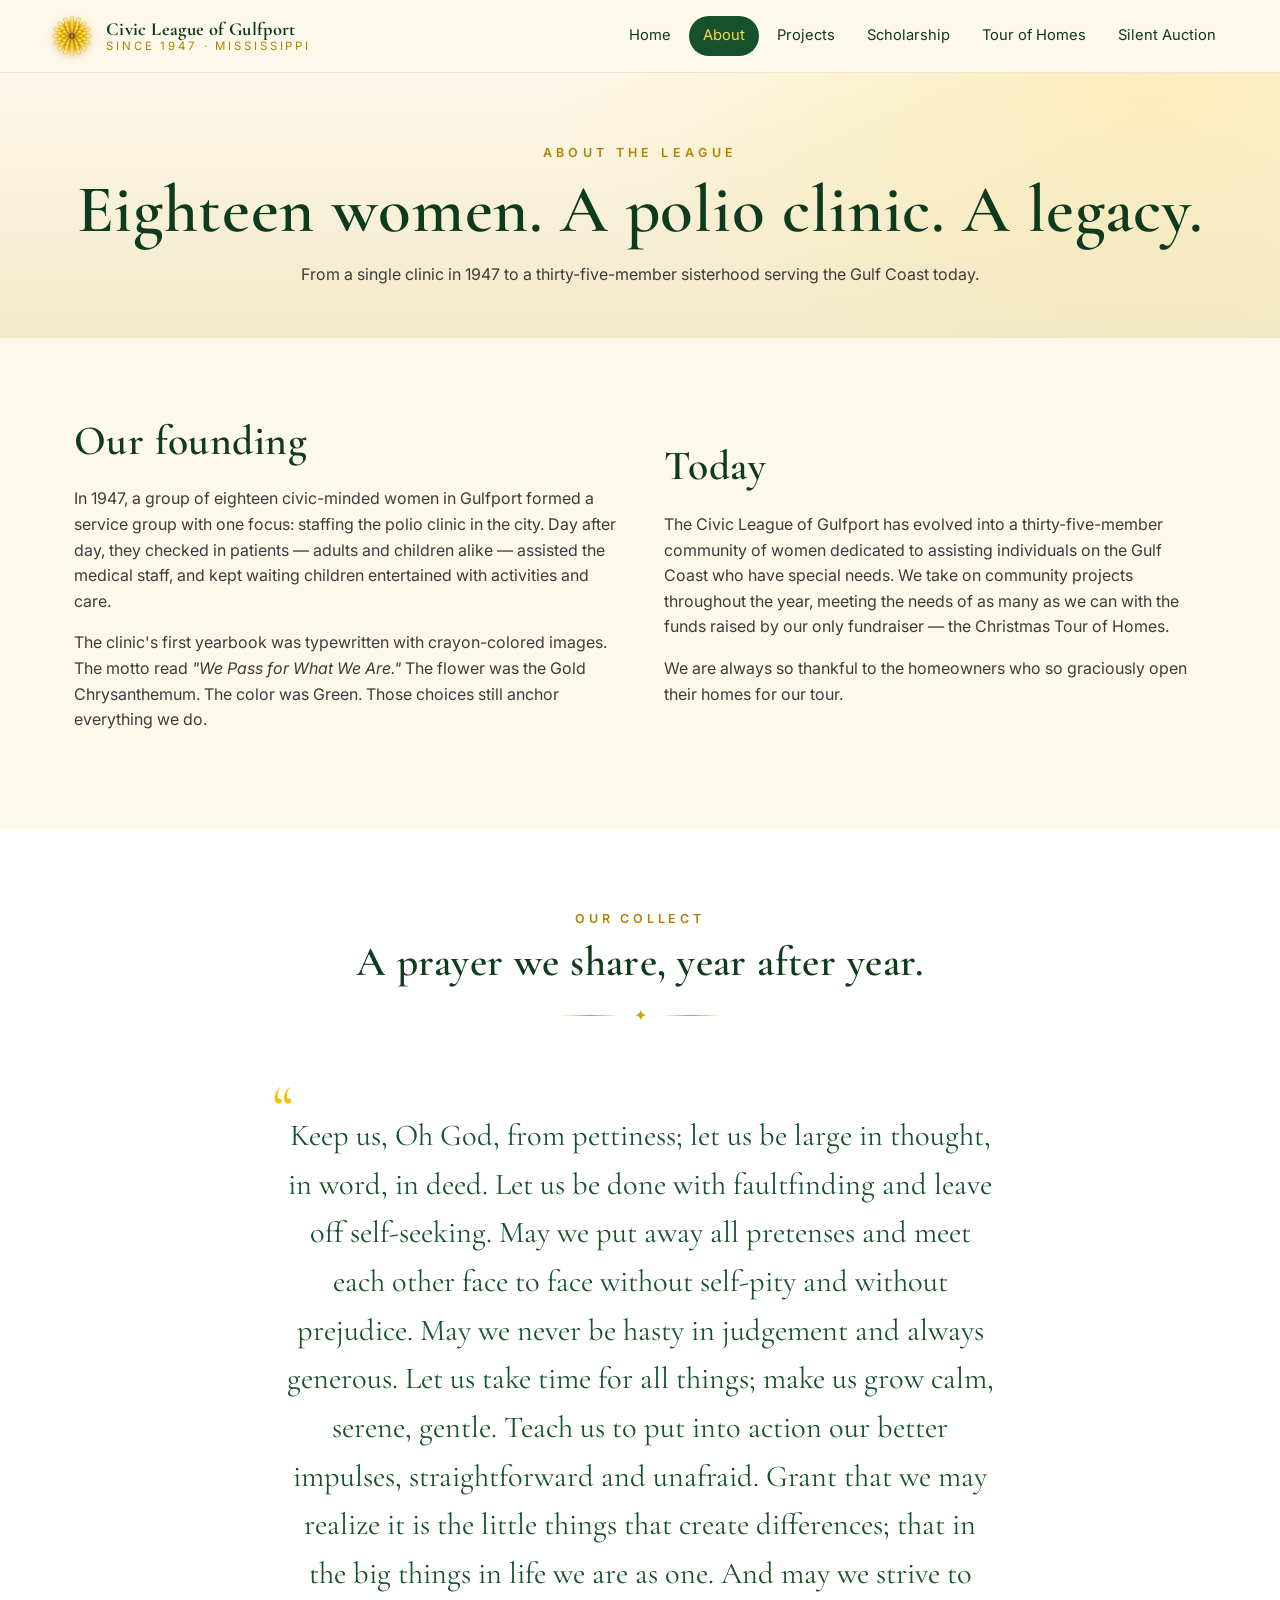
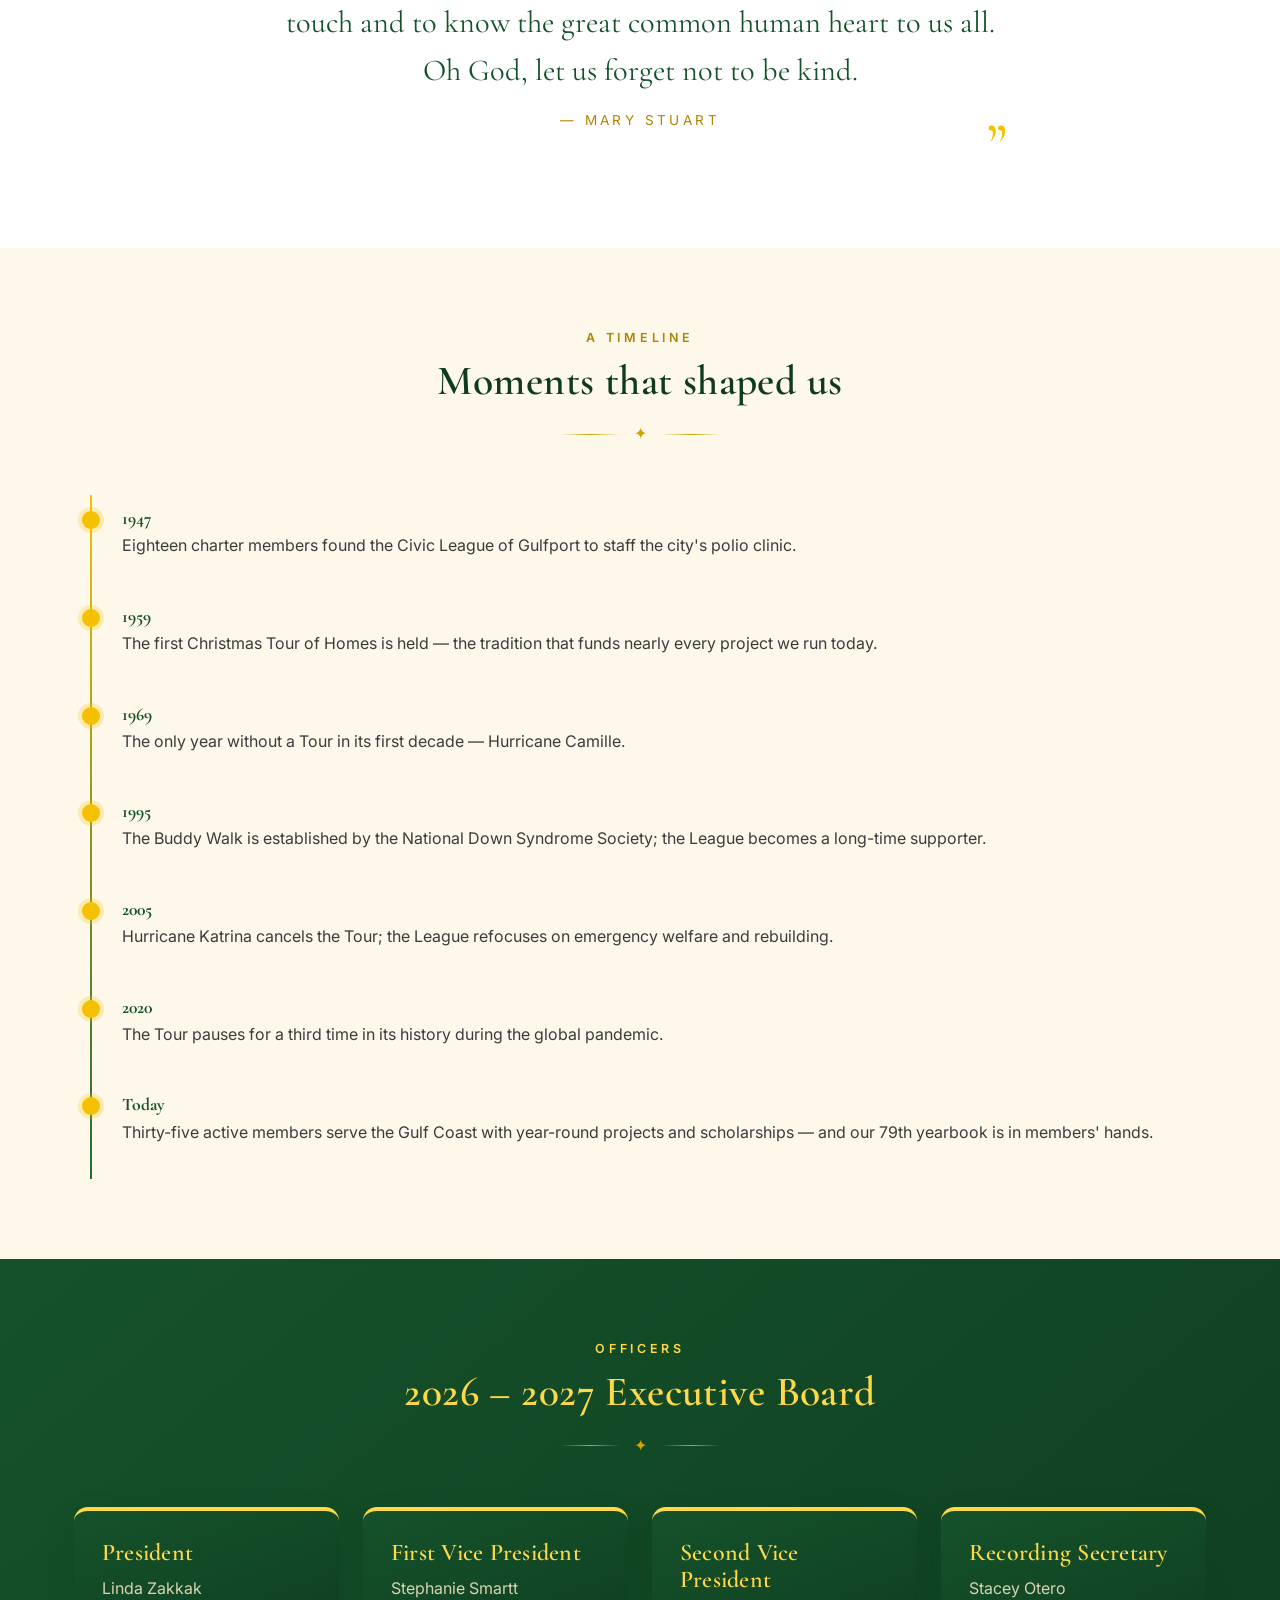
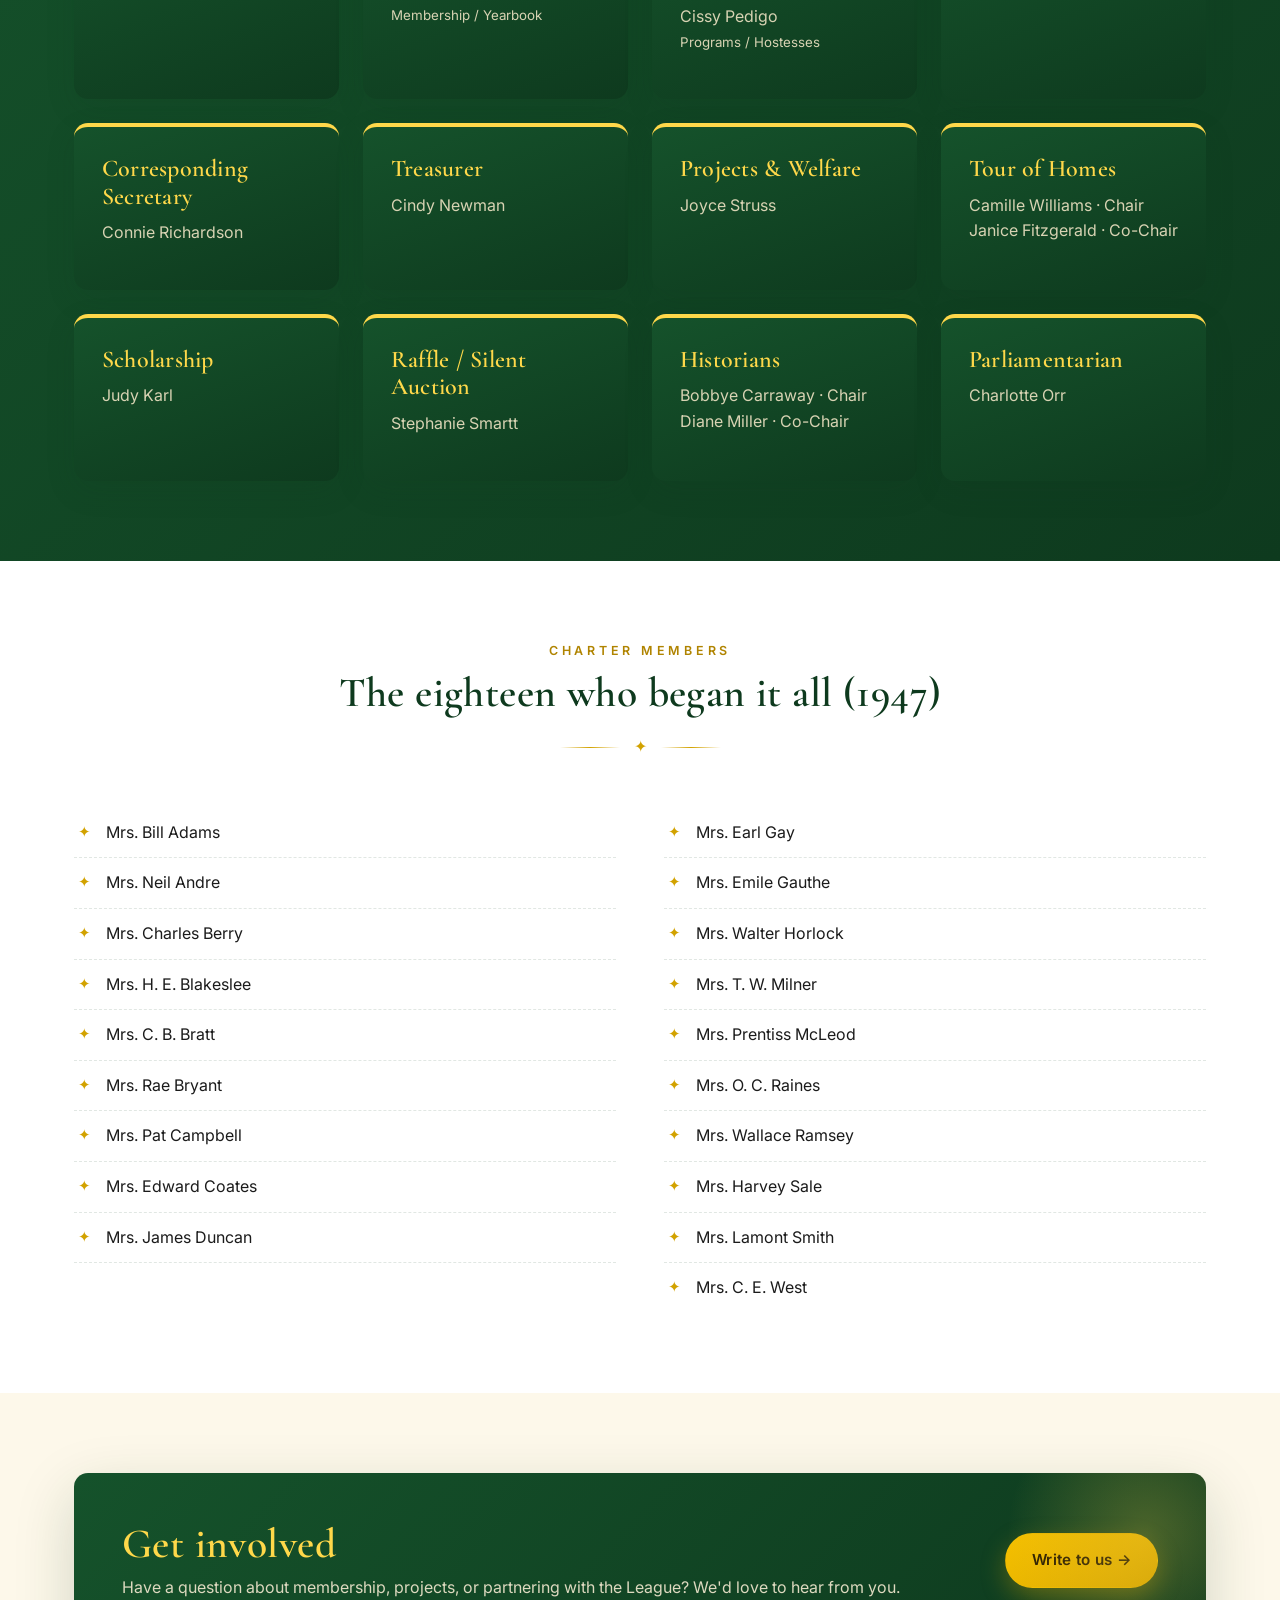
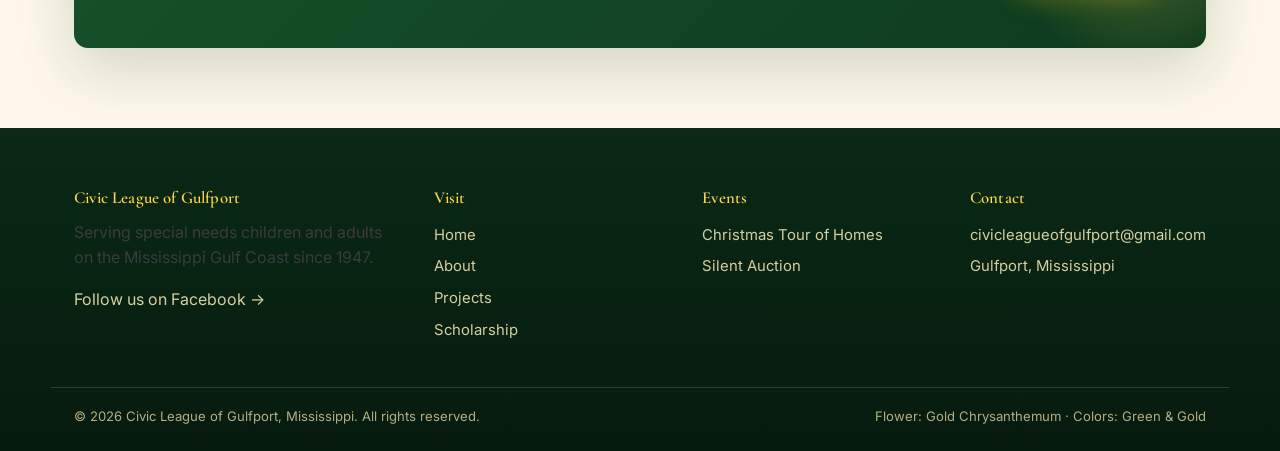
==== about.html @ ce1f237a "Initial Civic League of Gulfport website Six-page static site with shared green-and-gold theme inspi" ====
<!doctype html>
<html lang="en">
<head>
  <meta charset="utf-8" />
  <meta name="viewport" content="width=device-width, initial-scale=1" />
  <title>About · Civic League of Gulfport</title>
  <meta name="description" content="The story of the Civic League of Gulfport — founded in 1947 to staff a polio clinic, today a community of women serving special needs children and adults along the Mississippi Gulf Coast." />
  <link rel="icon" type="image/svg+xml" href="assets/logo.svg" />
  <link rel="preconnect" href="https://fonts.googleapis.com" />
  <link rel="preconnect" href="https://fonts.gstatic.com" crossorigin />
  <link href="https://fonts.googleapis.com/css2?family=Cormorant+Garamond:wght@500;600;700&family=Inter:wght@400;500;600;700&display=swap" rel="stylesheet" />
  <link rel="stylesheet" href="css/styles.css" />
</head>
<body>
  <header class="site-header">
    <div class="container nav">
      <a class="brand" href="index.html" aria-label="Civic League of Gulfport home">
        <img class="brand__mark" src="assets/logo.svg" alt="" />
        <span class="brand__text">
          <span class="brand__name">Civic League of Gulfport</span>
          <span class="brand__sub">Since 1947 · Mississippi</span>
        </span>
      </a>
      <button class="nav__toggle" aria-label="Open menu" aria-expanded="false">
        <svg viewBox="0 0 24 24" fill="none" stroke="currentColor" stroke-width="2"><path d="M4 6h16M4 12h16M4 18h16"/></svg>
      </button>
      <nav class="nav__links" aria-label="Primary">
        <a href="index.html">Home</a>
        <a href="about.html">About</a>
        <a href="projects.html">Projects</a>
        <a href="scholarship.html">Scholarship</a>
        <a href="christmas-tour.html">Tour of Homes</a>
        <a href="silent-auction.html">Silent Auction</a>
      </nav>
    </div>
  </header>

  <main>
    <section class="page-hero">
      <div class="container">
        <div class="eyebrow">About the League</div>
        <h1>Eighteen women. A polio clinic. A legacy.</h1>
        <p style="max-width:680px;margin:14px auto 0;">From a single clinic in 1947 to a thirty-five-member sisterhood serving the Gulf Coast today.</p>
      </div>
    </section>

    <section class="section">
      <div class="container split">
        <div class="reveal">
          <h2>Our founding</h2>
          <p>In 1947, a group of eighteen civic-minded women in Gulfport formed a service group with one focus: staffing the polio clinic in the city. Day after day, they checked in patients — adults and children alike — assisted the medical staff, and kept waiting children entertained with activities and care.</p>
          <p>The clinic's first yearbook was typewritten with crayon-colored images. The motto read <em>"We Pass for What We Are."</em> The flower was the Gold Chrysanthemum. The color was Green. Those choices still anchor everything we do.</p>
        </div>
        <div class="reveal">
          <h2>Today</h2>
          <p>The Civic League of Gulfport has evolved into a thirty-five-member community of women dedicated to assisting individuals on the Gulf Coast who have special needs. We take on community projects throughout the year, meeting the needs of as many as we can with the funds raised by our only fundraiser — the Christmas Tour of Homes.</p>
          <p>We are always so thankful to the homeowners who so graciously open their homes for our tour.</p>
        </div>
      </div>
    </section>

    <section class="section section--alt">
      <div class="container">
        <div class="section-head reveal">
          <div class="eyebrow">Our Collect</div>
          <h2>A prayer we share, year after year.</h2>
          <div class="flourish" aria-hidden="true">✦</div>
        </div>
        <div class="pullquote reveal" style="color:var(--green-800);">
          Keep us, Oh God, from pettiness; let us be large in thought, in word, in deed. Let us be done with faultfinding and leave off self-seeking. May we put away all pretenses and meet each other face to face without self-pity and without prejudice. May we never be hasty in judgement and always generous. Let us take time for all things; make us grow calm, serene, gentle. Teach us to put into action our better impulses, straightforward and unafraid. Grant that we may realize it is the little things that create differences; that in the big things in life we are as one. And may we strive to touch and to know the great common human heart to us all. Oh God, let us forget not to be kind.
          <cite>— Mary Stuart</cite>
        </div>
      </div>
    </section>

    <section class="section">
      <div class="container">
        <div class="section-head reveal">
          <div class="eyebrow">A Timeline</div>
          <h2>Moments that shaped us</h2>
          <div class="flourish" aria-hidden="true">✦</div>
        </div>
        <ol class="timeline reveal">
          <li><div class="year">1947</div><p>Eighteen charter members found the Civic League of Gulfport to staff the city's polio clinic.</p></li>
          <li><div class="year">1959</div><p>The first Christmas Tour of Homes is held — the tradition that funds nearly every project we run today.</p></li>
          <li><div class="year">1969</div><p>The only year without a Tour in its first decade — Hurricane Camille.</p></li>
          <li><div class="year">1995</div><p>The Buddy Walk is established by the National Down Syndrome Society; the League becomes a long-time supporter.</p></li>
          <li><div class="year">2005</div><p>Hurricane Katrina cancels the Tour; the League refocuses on emergency welfare and rebuilding.</p></li>
          <li><div class="year">2020</div><p>The Tour pauses for a third time in its history during the global pandemic.</p></li>
          <li><div class="year">Today</div><p>Thirty-five active members serve the Gulf Coast with year-round projects and scholarships — and our 79th yearbook is in members' hands.</p></li>
        </ol>
      </div>
    </section>

    <section class="section section--green">
      <div class="container">
        <div class="section-head reveal">
          <div class="eyebrow" style="color:var(--gold-400)">Officers</div>
          <h2>2026 &ndash; 2027 Executive Board</h2>
          <div class="flourish" aria-hidden="true">✦</div>
        </div>
        <div class="grid reveal">
          <div class="card card--dark"><h3>President</h3><p>Linda Zakkak</p></div>
          <div class="card card--dark"><h3>First Vice President</h3><p>Stephanie Smartt<br/><small>Membership / Yearbook</small></p></div>
          <div class="card card--dark"><h3>Second Vice President</h3><p>Cissy Pedigo<br/><small>Programs / Hostesses</small></p></div>
          <div class="card card--dark"><h3>Recording Secretary</h3><p>Stacey Otero</p></div>
          <div class="card card--dark"><h3>Corresponding Secretary</h3><p>Connie Richardson</p></div>
          <div class="card card--dark"><h3>Treasurer</h3><p>Cindy Newman</p></div>
          <div class="card card--dark"><h3>Projects &amp; Welfare</h3><p>Joyce Struss</p></div>
          <div class="card card--dark"><h3>Tour of Homes</h3><p>Camille Williams · Chair<br/>Janice Fitzgerald · Co-Chair</p></div>
          <div class="card card--dark"><h3>Scholarship</h3><p>Judy Karl</p></div>
          <div class="card card--dark"><h3>Raffle / Silent Auction</h3><p>Stephanie Smartt</p></div>
          <div class="card card--dark"><h3>Historians</h3><p>Bobbye Carraway · Chair<br/>Diane Miller · Co-Chair</p></div>
          <div class="card card--dark"><h3>Parliamentarian</h3><p>Charlotte Orr</p></div>
        </div>
      </div>
    </section>

    <section class="section section--alt">
      <div class="container">
        <div class="section-head reveal">
          <div class="eyebrow">Charter Members</div>
          <h2>The eighteen who began it all (1947)</h2>
          <div class="flourish" aria-hidden="true">✦</div>
        </div>
        <ul class="bullet-list reveal" style="columns:2;column-gap:48px;">
          <li>Mrs. Bill Adams</li>
          <li>Mrs. Neil Andre</li>
          <li>Mrs. Charles Berry</li>
          <li>Mrs. H. E. Blakeslee</li>
          <li>Mrs. C. B. Bratt</li>
          <li>Mrs. Rae Bryant</li>
          <li>Mrs. Pat Campbell</li>
          <li>Mrs. Edward Coates</li>
          <li>Mrs. James Duncan</li>
          <li>Mrs. Earl Gay</li>
          <li>Mrs. Emile Gauthe</li>
          <li>Mrs. Walter Horlock</li>
          <li>Mrs. T. W. Milner</li>
          <li>Mrs. Prentiss McLeod</li>
          <li>Mrs. O. C. Raines</li>
          <li>Mrs. Wallace Ramsey</li>
          <li>Mrs. Harvey Sale</li>
          <li>Mrs. Lamont Smith</li>
          <li>Mrs. C. E. West</li>
        </ul>
      </div>
    </section>

    <section class="section">
      <div class="container">
        <div class="cta-banner reveal">
          <div>
            <h2>Get involved</h2>
            <p>Have a question about membership, projects, or partnering with the League? We'd love to hear from you.</p>
          </div>
          <a class="btn btn--primary" href="mailto:civicleagueofgulfport@gmail.com">Write to us →</a>
        </div>
      </div>
    </section>
  </main>

  <footer class="site-footer">
    <div class="container footer-grid">
      <div>
        <h4>Civic League of Gulfport</h4>
        <p>Serving special needs children and adults on the Mississippi Gulf Coast since 1947.</p>
        <p><a href="https://www.facebook.com/people/Civic-League-of-Gulfport-MS/100076461381664/" target="_blank" rel="noopener">Follow us on Facebook →</a></p>
      </div>
      <div><h4>Visit</h4><ul>
        <li><a href="index.html">Home</a></li>
        <li><a href="about.html">About</a></li>
        <li><a href="projects.html">Projects</a></li>
        <li><a href="scholarship.html">Scholarship</a></li>
      </ul></div>
      <div><h4>Events</h4><ul>
        <li><a href="christmas-tour.html">Christmas Tour of Homes</a></li>
        <li><a href="silent-auction.html">Silent Auction</a></li>
      </ul></div>
      <div><h4>Contact</h4><ul>
        <li><a href="mailto:civicleagueofgulfport@gmail.com">civicleagueofgulfport@gmail.com</a></li>
        <li>Gulfport, Mississippi</li>
      </ul></div>
    </div>
    <div class="container footer-bottom">
      <span>© <span id="year"></span> Civic League of Gulfport, Mississippi. All rights reserved.</span>
      <span>Flower: Gold Chrysanthemum · Colors: Green &amp; Gold</span>
    </div>
  </footer>

  <script>document.getElementById('year').textContent = new Date().getFullYear();</script>
  <script src="js/main.js"></script>
</body>
</html>
---- css/styles.css ----
/* Civic League of Gulfport — Green & Gold theme */
:root {
  --green-900: #0e3a1e;
  --green-800: #15522b;
  --green-700: #1f6b3a;
  --green-600: #2a8a4c;
  --green-50:  #eaf4ec;
  --gold-700: #b08400;
  --gold-600: #d2a200;
  --gold-500: #f5c000;
  --gold-400: #ffd84a;
  --gold-100: #fff6c2;
  --cream:    #fdf8ea;
  --ink:      #1b1b1b;
  --ink-soft: #3c3c3c;
  --paper:    #ffffff;
  --shadow:   0 10px 30px rgba(14, 58, 30, 0.12);
  --shadow-lg:0 20px 60px rgba(14, 58, 30, 0.18);
  --radius:   14px;
  --serif:    "Cormorant Garamond", "Playfair Display", Georgia, "Times New Roman", serif;
  --sans:     "Inter", "Helvetica Neue", Arial, sans-serif;
}

* { box-sizing: border-box; }
html { scroll-behavior: smooth; }
body {
  margin: 0;
  font-family: var(--sans);
  color: var(--ink);
  background: var(--cream);
  line-height: 1.6;
  -webkit-font-smoothing: antialiased;
}

h1, h2, h3, h4 {
  font-family: var(--serif);
  font-weight: 600;
  color: var(--green-900);
  letter-spacing: 0.01em;
  line-height: 1.15;
  margin: 0 0 0.5em;
}

h1 { font-size: clamp(2.2rem, 5vw + 0.5rem, 4.2rem); }
h2 { font-size: clamp(1.8rem, 2.5vw + 0.6rem, 2.8rem); }
h3 { font-size: clamp(1.25rem, 1vw + 0.7rem, 1.6rem); }

p { margin: 0 0 1em; color: var(--ink-soft); }
a { color: var(--green-700); text-decoration: none; transition: color .2s ease; }
a:hover { color: var(--gold-600); }
img { max-width: 100%; display: block; }

/* Site shell */
.container { max-width: 1180px; margin: 0 auto; padding: 0 24px; }
.section { padding: 80px 0; position: relative; }
.section--tight { padding: 56px 0; }
.section--alt { background: var(--paper); }
.section--green { background: linear-gradient(140deg, var(--green-800), var(--green-900)); color: #f1ecd4; }
.section--green h1, .section--green h2, .section--green h3 { color: var(--gold-400); }
.section--green p { color: #ddd9bf; }

/* Header */
.site-header {
  position: sticky;
  top: 0;
  z-index: 50;
  background: rgba(253, 248, 234, 0.92);
  backdrop-filter: saturate(140%) blur(10px);
  border-bottom: 1px solid rgba(14, 58, 30, 0.08);
}
.nav {
  display: flex;
  align-items: center;
  justify-content: space-between;
  padding: 14px 0;
  gap: 16px;
}
.brand {
  display: flex; align-items: center; gap: 12px;
  font-family: var(--serif);
  color: var(--green-900);
}
.brand__mark {
  width: 44px; height: 44px;
  filter: drop-shadow(0 2px 4px rgba(176, 132, 0, 0.4));
  animation: gentle-spin 60s linear infinite;
}
@keyframes gentle-spin { to { transform: rotate(360deg); } }
.brand__text { display: flex; flex-direction: column; line-height: 1.05; }
.brand__name { font-size: 1.15rem; font-weight: 700; letter-spacing: 0.02em; }
.brand__sub  { font-size: 0.72rem; letter-spacing: 0.25em; text-transform: uppercase; color: var(--gold-700); font-family: var(--sans); }

.nav__links { display: flex; gap: 4px; align-items: center; }
.nav__links a {
  font-family: var(--sans);
  font-size: 0.92rem;
  color: var(--green-900);
  padding: 8px 14px;
  border-radius: 999px;
  position: relative;
  transition: background .2s ease, color .2s ease;
}
.nav__links a:hover { background: var(--green-50); color: var(--green-800); }
.nav__links a.is-active { background: var(--green-800); color: var(--gold-400); }

.nav__toggle {
  display: none;
  background: transparent; border: 0;
  width: 40px; height: 40px;
  cursor: pointer;
  color: var(--green-900);
}
.nav__toggle svg { width: 26px; height: 26px; }

@media (max-width: 880px) {
  .nav__toggle { display: inline-flex; align-items: center; justify-content: center; }
  .nav__links {
    position: absolute; top: 100%; left: 0; right: 0;
    flex-direction: column; align-items: stretch;
    background: var(--cream);
    padding: 12px 16px;
    border-bottom: 1px solid rgba(14, 58, 30, 0.08);
    box-shadow: var(--shadow);
    transform: translateY(-8px);
    opacity: 0;
    pointer-events: none;
    transition: opacity .2s ease, transform .2s ease;
  }
  .nav__links.is-open { opacity: 1; pointer-events: auto; transform: none; }
  .nav__links a { padding: 12px 14px; border-radius: 10px; }
}

/* Hero */
.hero {
  position: relative;
  padding: 90px 0 110px;
  overflow: hidden;
  background:
    radial-gradient(1200px 600px at 80% -10%, rgba(245, 192, 0, 0.18), transparent 60%),
    radial-gradient(900px 500px at -10% 110%, rgba(21, 82, 43, 0.18), transparent 60%),
    linear-gradient(180deg, #fdf8ea 0%, #f6edd1 100%);
}
.hero__inner {
  display: grid;
  grid-template-columns: 1.2fr 1fr;
  gap: 48px;
  align-items: center;
}
.hero__eyebrow {
  font-family: var(--sans);
  text-transform: uppercase;
  letter-spacing: 0.35em;
  font-size: 0.78rem;
  font-weight: 600;
  color: var(--gold-700);
  margin-bottom: 14px;
}
.hero__title { color: var(--green-900); }
.hero__title em { color: var(--gold-600); font-style: normal; }
.hero__lede {
  font-family: var(--serif);
  font-size: clamp(1.15rem, 0.6vw + 1rem, 1.5rem);
  color: var(--green-800);
  max-width: 38ch;
  margin-bottom: 28px;
}
.hero__art {
  position: relative;
  aspect-ratio: 1 / 1;
  width: min(100%, 460px);
  margin-left: auto;
}
.hero__art::before {
  content: "";
  position: absolute; inset: 0;
  background: radial-gradient(circle at 50% 50%, rgba(255, 216, 74, 0.45), transparent 65%);
  filter: blur(20px);
}
.hero__art svg { position: relative; animation: float 8s ease-in-out infinite; }
@keyframes float { 0%,100% { transform: translateY(0); } 50% { transform: translateY(-12px); } }

@media (max-width: 880px) {
  .hero__inner { grid-template-columns: 1fr; text-align: center; }
  .hero__lede { margin-inline: auto; }
  .hero__art { margin: 0 auto; }
}

/* Buttons */
.btn {
  display: inline-flex;
  align-items: center;
  gap: 10px;
  padding: 14px 26px;
  border-radius: 999px;
  font-weight: 600;
  font-family: var(--sans);
  letter-spacing: 0.02em;
  font-size: 0.95rem;
  cursor: pointer;
  border: 1px solid transparent;
  transition: transform .2s ease, box-shadow .2s ease, background .2s ease, color .2s ease;
}
.btn--primary {
  background: linear-gradient(135deg, var(--gold-500), var(--gold-600));
  color: #2a1d00;
  box-shadow: 0 10px 24px rgba(210, 162, 0, 0.35);
}
.btn--primary:hover { transform: translateY(-2px); box-shadow: 0 16px 30px rgba(210, 162, 0, 0.45); color: #2a1d00; }
.btn--ghost {
  background: transparent;
  color: var(--green-800);
  border-color: var(--green-800);
}
.btn--ghost:hover { background: var(--green-800); color: var(--gold-400); }
.btn--block { width: 100%; justify-content: center; }
.btn-row { display: flex; flex-wrap: wrap; gap: 12px; }
@media (max-width: 880px) { .btn-row { justify-content: center; } }

/* Stat strip */
.stats {
  display: grid;
  grid-template-columns: repeat(4, 1fr);
  gap: 24px;
  margin-top: 56px;
}
.stat {
  text-align: center;
  padding: 22px 12px;
  border-radius: var(--radius);
  background: var(--paper);
  box-shadow: var(--shadow);
}
.stat__num {
  font-family: var(--serif);
  font-size: clamp(2rem, 2vw + 1rem, 2.6rem);
  color: var(--green-800);
  font-weight: 700;
  line-height: 1;
}
.stat__label {
  font-size: 0.78rem;
  letter-spacing: 0.2em;
  text-transform: uppercase;
  color: var(--gold-700);
  margin-top: 8px;
}
@media (max-width: 720px) { .stats { grid-template-columns: repeat(2, 1fr); } }

/* Cards */
.grid {
  display: grid;
  grid-template-columns: repeat(auto-fit, minmax(260px, 1fr));
  gap: 24px;
}
.card {
  background: var(--paper);
  border-radius: var(--radius);
  padding: 28px;
  box-shadow: var(--shadow);
  border-top: 4px solid var(--gold-500);
  transition: transform .25s ease, box-shadow .25s ease;
}
.card:hover { transform: translateY(-4px); box-shadow: var(--shadow-lg); }
.card h3 { color: var(--green-800); margin-bottom: 10px; }
.card__icon {
  width: 46px; height: 46px;
  display: inline-flex; align-items: center; justify-content: center;
  border-radius: 12px;
  background: linear-gradient(135deg, var(--gold-100), var(--gold-400));
  color: #5a3d00;
  margin-bottom: 14px;
  font-size: 22px;
}
.card--dark {
  background: linear-gradient(160deg, var(--green-800), var(--green-900));
  color: #e8e3c4;
  border-top-color: var(--gold-400);
}
.card--dark h3 { color: var(--gold-400); }
.card--dark p { color: #d8d3b3; }

/* Section header */
.section-head { text-align: center; max-width: 720px; margin: 0 auto 48px; }
.section-head .eyebrow {
  text-transform: uppercase;
  letter-spacing: 0.3em;
  font-size: 0.78rem;
  color: var(--gold-700);
  font-weight: 600;
  margin-bottom: 10px;
}
.section-head h2 { margin-bottom: 12px; }
.section-head p { color: var(--ink-soft); font-size: 1.05rem; }

/* Divider with flourish */
.flourish {
  display: flex; align-items: center; justify-content: center; gap: 14px;
  margin: 16px auto 24px; width: fit-content;
  color: var(--gold-600);
}
.flourish::before, .flourish::after {
  content: ""; height: 1px; width: 60px;
  background: linear-gradient(to right, transparent, var(--gold-600), transparent);
}

/* Two-column layout */
.split {
  display: grid;
  grid-template-columns: 1fr 1fr;
  gap: 48px;
  align-items: center;
}
.split--media-right { grid-template-columns: 1fr 1fr; }
@media (max-width: 880px) { .split { grid-template-columns: 1fr; } }

.media-frame {
  position: relative;
  border-radius: var(--radius);
  overflow: hidden;
  box-shadow: var(--shadow-lg);
  aspect-ratio: 4 / 3;
  background:
    radial-gradient(circle at 30% 30%, rgba(255, 216, 74, 0.7), transparent 60%),
    linear-gradient(160deg, var(--green-800), var(--green-900));
  display: flex; align-items: center; justify-content: center;
  color: var(--gold-400);
}
.media-frame svg { width: 60%; }
.media-frame--ornament::after {
  content: "";
  position: absolute; inset: 14px;
  border: 1px solid rgba(255, 216, 74, 0.4);
  border-radius: 10px;
  pointer-events: none;
}

/* Lists */
.bullet-list { list-style: none; padding: 0; margin: 0; }
.bullet-list li {
  padding: 12px 0 12px 32px;
  position: relative;
  border-bottom: 1px dashed rgba(14, 58, 30, 0.12);
}
.bullet-list li:last-child { border-bottom: 0; }
.bullet-list li::before {
  content: "✦";
  position: absolute; left: 4px; top: 12px;
  color: var(--gold-600);
  font-size: 0.95rem;
}

/* Page hero (smaller) */
.page-hero {
  position: relative;
  padding: 70px 0 50px;
  background:
    radial-gradient(1000px 500px at 90% 0%, rgba(245, 192, 0, 0.2), transparent 60%),
    linear-gradient(180deg, var(--cream) 0%, #f3e9c9 100%);
  text-align: center;
}
.page-hero h1 { margin-bottom: 8px; }
.page-hero .eyebrow {
  text-transform: uppercase;
  letter-spacing: 0.35em;
  font-size: 0.78rem;
  color: var(--gold-700);
  font-weight: 600;
  margin-bottom: 8px;
}

/* Pull quote */
.pullquote {
  font-family: var(--serif);
  font-size: clamp(1.3rem, 1.2vw + 1rem, 1.9rem);
  color: var(--green-800);
  text-align: center;
  max-width: 760px;
  margin: 0 auto;
  padding: 36px 24px;
  position: relative;
}
.pullquote::before, .pullquote::after {
  content: "“";
  font-size: 4rem;
  color: var(--gold-500);
  line-height: 1;
  position: absolute;
  font-family: var(--serif);
}
.pullquote::before { top: 0; left: 12px; }
.pullquote::after { content: "”"; bottom: -10px; right: 12px; }
.pullquote cite {
  display: block;
  font-style: normal;
  font-size: 0.85rem;
  letter-spacing: 0.25em;
  text-transform: uppercase;
  color: var(--gold-700);
  margin-top: 14px;
  font-family: var(--sans);
}

/* Timeline */
.timeline {
  list-style: none;
  padding: 0; margin: 0;
  position: relative;
}
.timeline::before {
  content: "";
  position: absolute;
  left: 16px; top: 0; bottom: 0;
  width: 2px;
  background: linear-gradient(to bottom, var(--gold-500), var(--green-700));
}
.timeline li {
  position: relative;
  padding: 10px 0 18px 48px;
}
.timeline li::before {
  content: "";
  position: absolute; left: 8px; top: 16px;
  width: 18px; height: 18px;
  border-radius: 50%;
  background: var(--gold-500);
  box-shadow: 0 0 0 4px rgba(245, 192, 0, 0.25);
}
.timeline .year {
  font-family: var(--serif);
  font-size: 1.1rem;
  font-weight: 700;
  color: var(--green-800);
}

/* Schedule table */
.schedule {
  width: 100%; border-collapse: collapse;
  background: var(--paper);
  border-radius: var(--radius);
  overflow: hidden;
  box-shadow: var(--shadow);
}
.schedule th, .schedule td {
  padding: 14px 16px; text-align: left;
  border-bottom: 1px solid rgba(14, 58, 30, 0.08);
  font-size: 0.95rem;
}
.schedule th {
  background: var(--green-800);
  color: var(--gold-400);
  font-family: var(--serif);
  letter-spacing: 0.04em;
  font-weight: 600;
}
.schedule tr:last-child td { border-bottom: 0; }
.schedule tr:nth-child(even) td { background: rgba(245, 192, 0, 0.06); }

/* CTA banner */
.cta-banner {
  background: linear-gradient(135deg, var(--green-800), var(--green-900));
  color: #f1ecd4;
  border-radius: var(--radius);
  padding: 48px;
  display: grid;
  grid-template-columns: 1.4fr auto;
  gap: 24px;
  align-items: center;
  box-shadow: var(--shadow-lg);
  position: relative;
  overflow: hidden;
}
.cta-banner h2 { color: var(--gold-400); margin: 0 0 6px; }
.cta-banner p { color: #ddd9bf; margin: 0; }
.cta-banner::before {
  content: "";
  position: absolute; right: -80px; top: -80px;
  width: 280px; height: 280px;
  border-radius: 50%;
  background: radial-gradient(circle, rgba(255, 216, 74, 0.25), transparent 70%);
}
@media (max-width: 720px) {
  .cta-banner { grid-template-columns: 1fr; text-align: center; }
}

/* Footer */
.site-footer {
  background: linear-gradient(180deg, #0a2916, #061b0e);
  color: #d6cf9f;
  padding: 60px 0 24px;
}
.site-footer h4 {
  color: var(--gold-400);
  font-family: var(--serif);
  margin-bottom: 12px;
  font-size: 1.05rem;
}
.site-footer a { color: #d6cf9f; }
.site-footer a:hover { color: var(--gold-400); }
.footer-grid {
  display: grid;
  grid-template-columns: 1.4fr 1fr 1fr 1fr;
  gap: 36px;
}
.footer-grid ul { list-style: none; padding: 0; margin: 0; }
.footer-grid li { padding: 4px 0; font-size: 0.93rem; }
.footer-bottom {
  margin-top: 40px;
  border-top: 1px solid rgba(214, 207, 159, 0.18);
  padding-top: 18px;
  display: flex; flex-wrap: wrap; justify-content: space-between; gap: 12px;
  font-size: 0.82rem;
  color: #b5ae84;
}
@media (max-width: 720px) { .footer-grid { grid-template-columns: 1fr 1fr; } }

/* Donate / Auction widgets */
.auction-card {
  background: var(--paper);
  border-radius: var(--radius);
  overflow: hidden;
  box-shadow: var(--shadow);
  display: flex; flex-direction: column;
  border: 1px solid rgba(14, 58, 30, 0.06);
}
.auction-card__art {
  aspect-ratio: 4 / 3;
  background: linear-gradient(135deg, var(--green-700), var(--green-900));
  position: relative; overflow: hidden;
  display: flex; align-items: center; justify-content: center;
  color: var(--gold-400);
}
.auction-card__art::after {
  content: "";
  position: absolute; inset: 12px;
  border: 1px dashed rgba(255, 216, 74, 0.45);
  border-radius: 10px;
}
.auction-card__body { padding: 22px; flex: 1; display: flex; flex-direction: column; gap: 8px; }
.auction-card__price {
  font-family: var(--serif);
  font-weight: 700;
  color: var(--green-800);
  font-size: 1.15rem;
}
.auction-card__meta {
  font-size: 0.8rem;
  letter-spacing: 0.2em;
  text-transform: uppercase;
  color: var(--gold-700);
}

/* Forms */
.form {
  background: var(--paper);
  padding: 32px;
  border-radius: var(--radius);
  box-shadow: var(--shadow);
  display: grid; gap: 14px;
}
.form label { font-size: 0.85rem; font-weight: 600; color: var(--green-800); }
.form input, .form textarea, .form select {
  width: 100%;
  padding: 12px 14px;
  border: 1px solid rgba(14, 58, 30, 0.18);
  border-radius: 10px;
  font: inherit;
  background: #fffdf6;
  transition: border-color .2s ease, box-shadow .2s ease;
}
.form input:focus, .form textarea:focus, .form select:focus {
  outline: 0;
  border-color: var(--gold-600);
  box-shadow: 0 0 0 4px rgba(245, 192, 0, 0.18);
}

/* Reveal on scroll */
.reveal { opacity: 0; transform: translateY(18px); transition: opacity .8s ease, transform .8s ease; }
.reveal.is-visible { opacity: 1; transform: none; }

/* Snowfall canvas (Christmas page) */
.snow-canvas {
  position: fixed; inset: 0;
  pointer-events: none;
  z-index: 1;
}

/* Accessibility focus */
:focus-visible {
  outline: 3px solid var(--gold-500);
  outline-offset: 2px;
  border-radius: 6px;
}

@media (prefers-reduced-motion: reduce) {
  .brand__mark, .hero__art svg { animation: none; }
  .reveal { opacity: 1; transform: none; transition: none; }
}
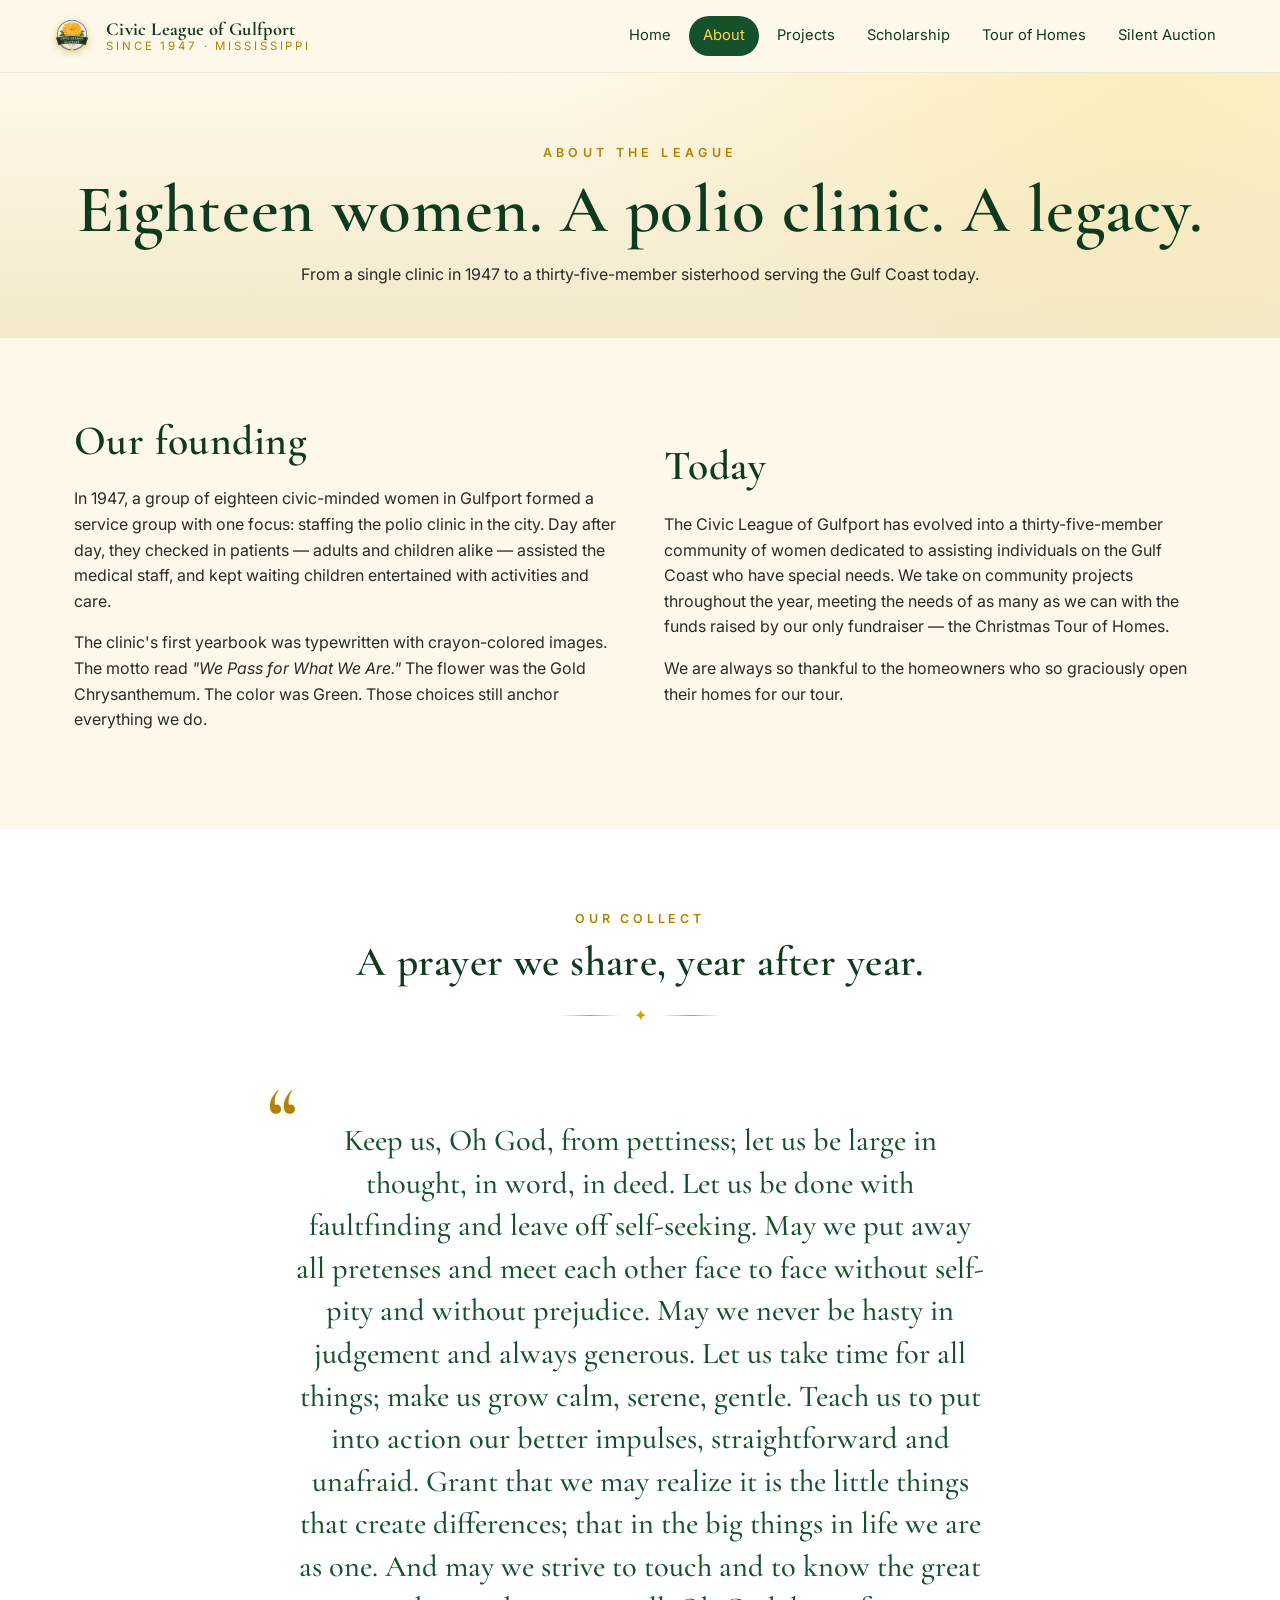
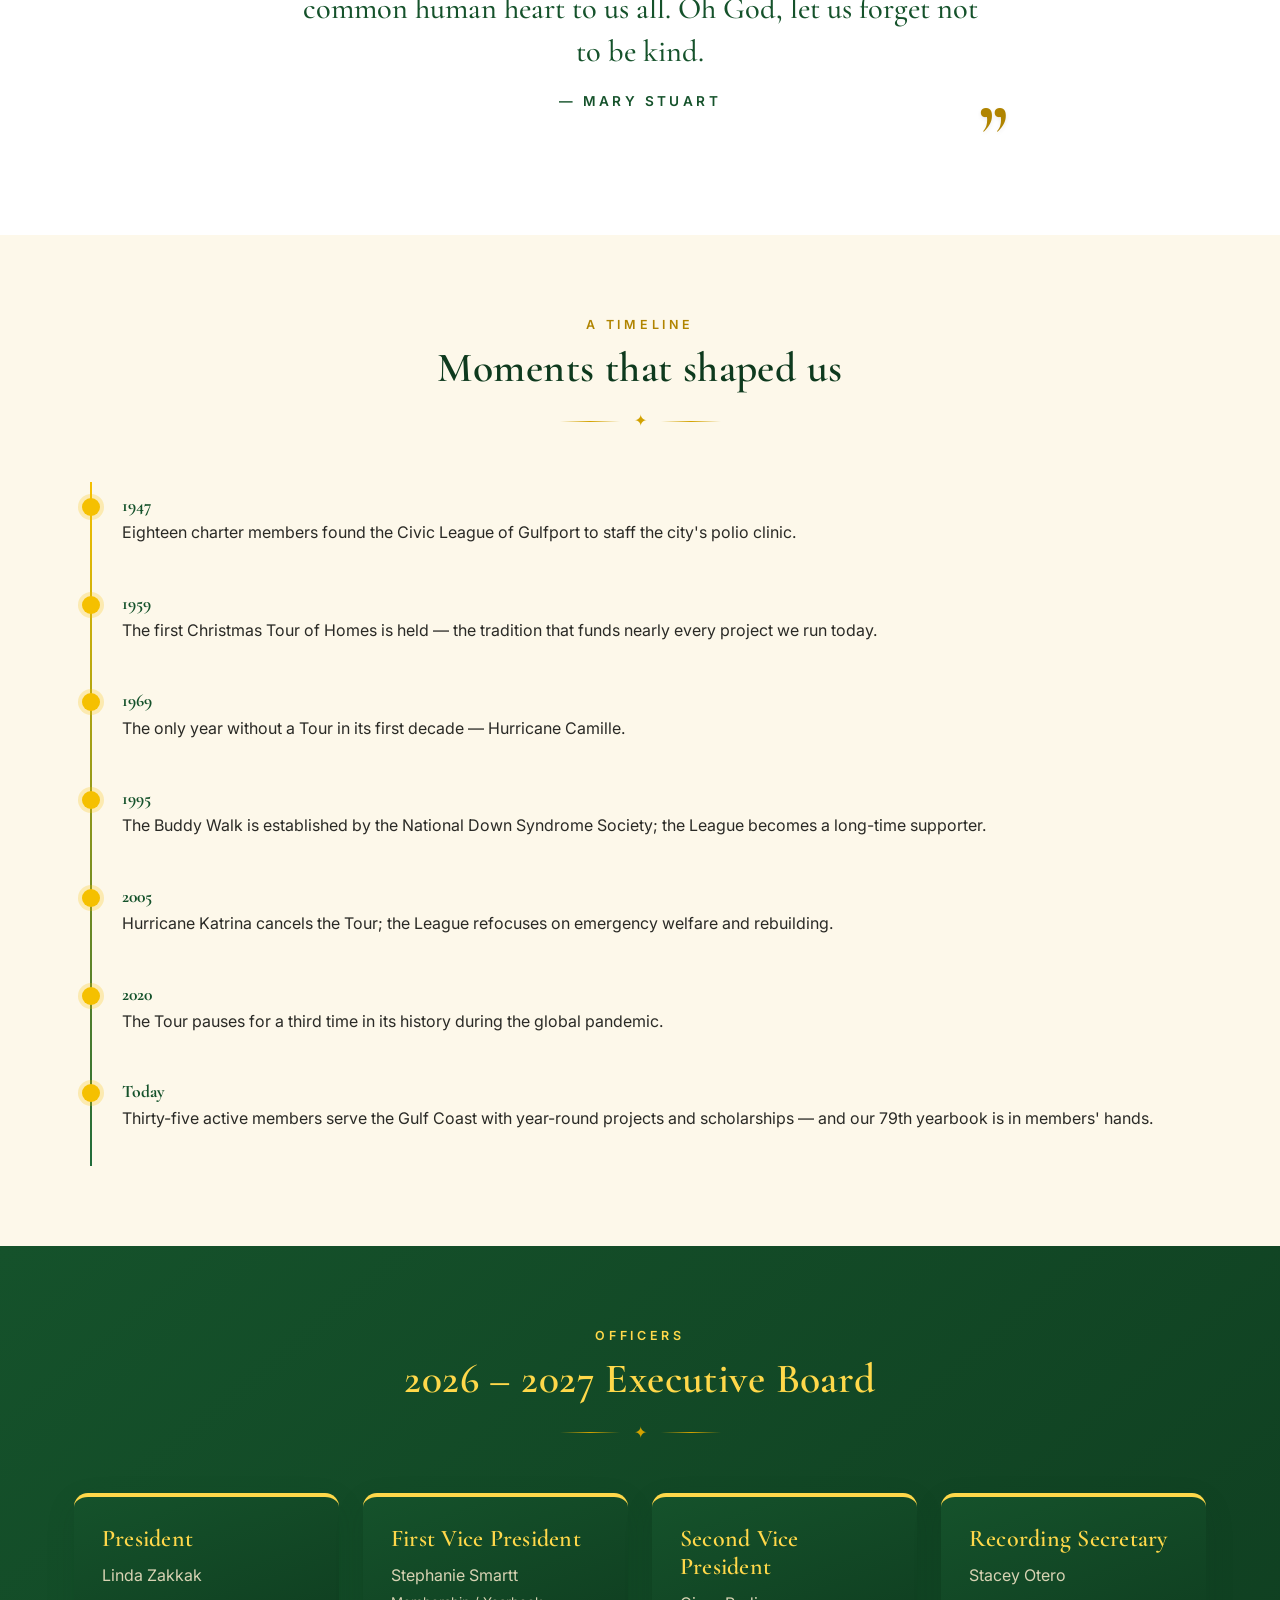
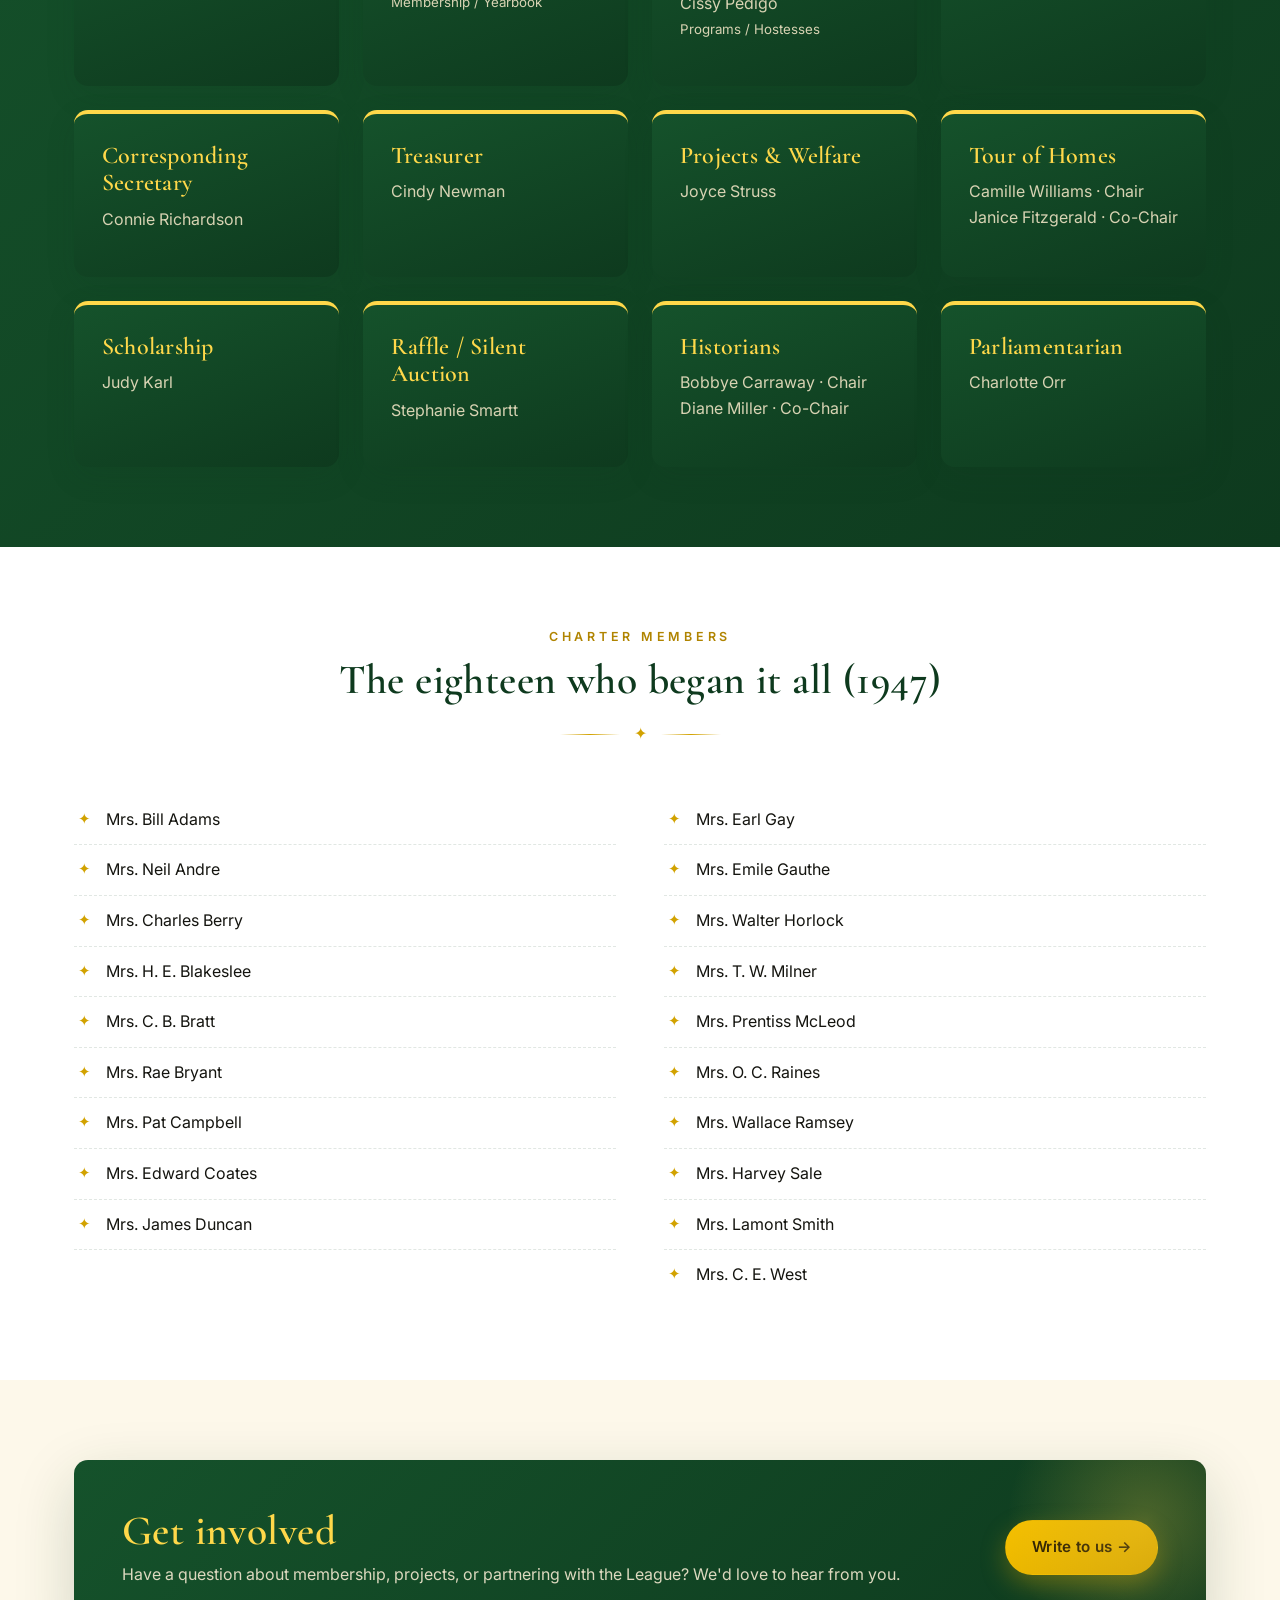
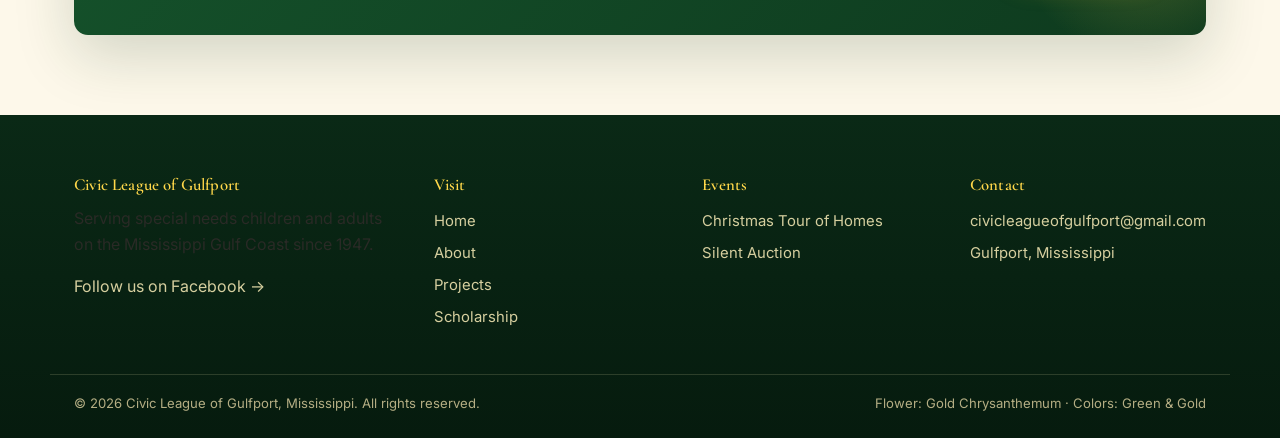
==== commit bf0a8d51: "Switch all logo references from logo.svg to logo.png Now that assets/logo.png is in the repo, point " ====
--- a/about.html
+++ b/about.html
@@ -5,7 +5,7 @@
   <meta name="viewport" content="width=device-width, initial-scale=1" />
   <title>About · Civic League of Gulfport</title>
   <meta name="description" content="The story of the Civic League of Gulfport — founded in 1947 to staff a polio clinic, today a community of women serving special needs children and adults along the Mississippi Gulf Coast." />
-  <link rel="icon" type="image/svg+xml" href="assets/logo.svg" />
+  <link rel="icon" type="image/png" href="assets/logo.png" />
   <link rel="preconnect" href="https://fonts.googleapis.com" />
   <link rel="preconnect" href="https://fonts.gstatic.com" crossorigin />
   <link href="https://fonts.googleapis.com/css2?family=Cormorant+Garamond:wght@500;600;700&family=Inter:wght@400;500;600;700&display=swap" rel="stylesheet" />
@@ -15,7 +15,7 @@
   <header class="site-header">
     <div class="container nav">
       <a class="brand" href="index.html" aria-label="Civic League of Gulfport home">
-        <img class="brand__mark" src="assets/logo.svg" alt="" />
+        <img class="brand__mark" src="assets/logo.png" alt="" />
         <span class="brand__text">
           <span class="brand__name">Civic League of Gulfport</span>
           <span class="brand__sub">Since 1947 · Mississippi</span>
--- a/css/styles.css
+++ b/css/styles.css
@@ -11,8 +11,8 @@
   --gold-400: #ffd84a;
   --gold-100: #fff6c2;
   --cream:    #fdf8ea;
-  --ink:      #1b1b1b;
-  --ink-soft: #3c3c3c;
+  --ink:      #14140f;
+  --ink-soft: #2a2a26;
   --paper:    #ffffff;
   --shadow:   0 10px 30px rgba(14, 58, 30, 0.12);
   --shadow-lg:0 20px 60px rgba(14, 58, 30, 0.18);
@@ -55,9 +55,13 @@
 .section { padding: 80px 0; position: relative; }
 .section--tight { padding: 56px 0; }
 .section--alt { background: var(--paper); }
-.section--green { background: linear-gradient(140deg, var(--green-800), var(--green-900)); color: #f1ecd4; }
+.section--green { background: linear-gradient(140deg, var(--green-800), var(--green-900)); color: #fdf8ea; }
 .section--green h1, .section--green h2, .section--green h3 { color: var(--gold-400); }
-.section--green p { color: #ddd9bf; }
+.section--green p { color: #f1ecd4; }
+.section--green .pullquote { color: #fdf8ea; }
+.section--green .pullquote::before,
+.section--green .pullquote::after { color: var(--gold-400); }
+.section--green .pullquote cite { color: var(--gold-400); }
 
 /* Header */
 .site-header {
@@ -83,9 +87,7 @@
 .brand__mark {
   width: 44px; height: 44px;
   filter: drop-shadow(0 2px 4px rgba(176, 132, 0, 0.4));
-  animation: gentle-spin 60s linear infinite;
-}
-@keyframes gentle-spin { to { transform: rotate(360deg); } }
+}
 .brand__text { display: flex; flex-direction: column; line-height: 1.05; }
 .brand__name { font-size: 1.15rem; font-weight: 700; letter-spacing: 0.02em; }
 .brand__sub  { font-size: 0.72rem; letter-spacing: 0.25em; text-transform: uppercase; color: var(--gold-700); font-family: var(--sans); }
@@ -372,32 +374,37 @@
 .pullquote {
   font-family: var(--serif);
   font-size: clamp(1.3rem, 1.2vw + 1rem, 1.9rem);
-  color: var(--green-800);
+  color: var(--green-900);
   text-align: center;
   max-width: 760px;
   margin: 0 auto;
-  padding: 36px 24px;
-  position: relative;
+  padding: 44px 32px;
+  position: relative;
+  font-weight: 500;
+  line-height: 1.4;
 }
 .pullquote::before, .pullquote::after {
-  content: "“";
-  font-size: 4rem;
-  color: var(--gold-500);
+  content: "\201C";
+  font-size: 5rem;
+  color: var(--gold-700);
   line-height: 1;
   position: absolute;
   font-family: var(--serif);
-}
-.pullquote::before { top: 0; left: 12px; }
-.pullquote::after { content: "”"; bottom: -10px; right: 12px; }
+  font-weight: 700;
+  text-shadow: 0 2px 4px rgba(0,0,0,0.08);
+}
+.pullquote::before { top: 0; left: 8px; }
+.pullquote::after { content: "\201D"; bottom: -18px; right: 12px; }
 .pullquote cite {
   display: block;
   font-style: normal;
   font-size: 0.85rem;
   letter-spacing: 0.25em;
   text-transform: uppercase;
-  color: var(--gold-700);
-  margin-top: 14px;
+  color: var(--green-800);
+  margin-top: 18px;
   font-family: var(--sans);
+  font-weight: 600;
 }
 
 /* Timeline */
@@ -439,21 +446,32 @@
   border-radius: var(--radius);
   overflow: hidden;
   box-shadow: var(--shadow);
+  color: var(--ink);
 }
 .schedule th, .schedule td {
-  padding: 14px 16px; text-align: left;
-  border-bottom: 1px solid rgba(14, 58, 30, 0.08);
-  font-size: 0.95rem;
+  padding: 16px 18px; text-align: left;
+  border-bottom: 1px solid rgba(14, 58, 30, 0.12);
+  font-size: 0.98rem;
 }
 .schedule th {
-  background: var(--green-800);
-  color: var(--gold-400);
-  font-family: var(--serif);
-  letter-spacing: 0.04em;
-  font-weight: 600;
-}
+  background: var(--green-900);
+  color: #ffd84a;
+  font-family: var(--serif);
+  letter-spacing: 0.06em;
+  font-weight: 700;
+  font-size: 1rem;
+  text-transform: uppercase;
+}
+.schedule td:first-child {
+  font-weight: 700;
+  color: var(--green-900);
+  font-family: var(--serif);
+  font-size: 1.05rem;
+  width: 30%;
+}
+.schedule td { color: var(--ink); }
 .schedule tr:last-child td { border-bottom: 0; }
-.schedule tr:nth-child(even) td { background: rgba(245, 192, 0, 0.06); }
+.schedule tr:nth-child(even) td { background: rgba(245, 192, 0, 0.10); }
 
 /* CTA banner */
 .cta-banner {
@@ -577,6 +595,89 @@
 .reveal { opacity: 0; transform: translateY(18px); transition: opacity .8s ease, transform .8s ease; }
 .reveal.is-visible { opacity: 1; transform: none; }
 
+/* Photo cards (real images) */
+.photo-card {
+  background: var(--paper);
+  border-radius: var(--radius);
+  overflow: hidden;
+  box-shadow: var(--shadow);
+  border: 1px solid rgba(14, 58, 30, 0.08);
+  display: flex; flex-direction: column;
+  transition: transform .25s ease, box-shadow .25s ease;
+}
+.photo-card:hover { transform: translateY(-4px); box-shadow: var(--shadow-lg); }
+.photo-card__img {
+  aspect-ratio: 4 / 5;
+  background: linear-gradient(160deg, var(--green-50), var(--gold-100));
+  overflow: hidden;
+  position: relative;
+}
+.photo-card__img img {
+  width: 100%; height: 100%;
+  object-fit: cover;
+  display: block;
+}
+.photo-card__body { padding: 18px 20px 22px; }
+.photo-card__body h3 {
+  color: var(--green-900);
+  margin-bottom: 6px;
+  font-size: 1.2rem;
+}
+.photo-card__body p { font-size: 0.92rem; margin: 0; color: var(--ink); }
+.photo-card__tag {
+  display: inline-block;
+  background: var(--green-800);
+  color: var(--gold-400);
+  font-size: 0.7rem;
+  letter-spacing: 0.2em;
+  text-transform: uppercase;
+  font-weight: 700;
+  padding: 4px 10px;
+  border-radius: 999px;
+  margin-bottom: 10px;
+}
+
+/* Coming-soon notice */
+.notice {
+  background: linear-gradient(135deg, var(--gold-100), #fff6c2);
+  border: 2px dashed var(--gold-600);
+  border-radius: var(--radius);
+  padding: 36px 28px;
+  text-align: center;
+  max-width: 760px;
+  margin: 0 auto 48px;
+}
+.notice h3 {
+  color: var(--green-900);
+  margin: 0 0 8px;
+  font-size: 1.6rem;
+}
+.notice p { color: var(--ink); margin: 0; font-size: 1.05rem; }
+
+/* Photo banner (full-width feature image) */
+.photo-banner {
+  position: relative;
+  width: 100%;
+  aspect-ratio: 16 / 7;
+  border-radius: var(--radius);
+  overflow: hidden;
+  box-shadow: var(--shadow-lg);
+  background: linear-gradient(160deg, var(--green-800), var(--green-900));
+}
+.photo-banner img {
+  width: 100%; height: 100%;
+  object-fit: cover;
+  display: block;
+}
+.photo-banner__caption {
+  position: absolute; left: 0; right: 0; bottom: 0;
+  padding: 18px 24px;
+  background: linear-gradient(to top, rgba(10,41,22,0.85), rgba(10,41,22,0));
+  color: #fdf8ea;
+  font-family: var(--serif);
+  font-size: 1.1rem;
+}
+
 /* Snowfall canvas (Christmas page) */
 .snow-canvas {
   position: fixed; inset: 0;
